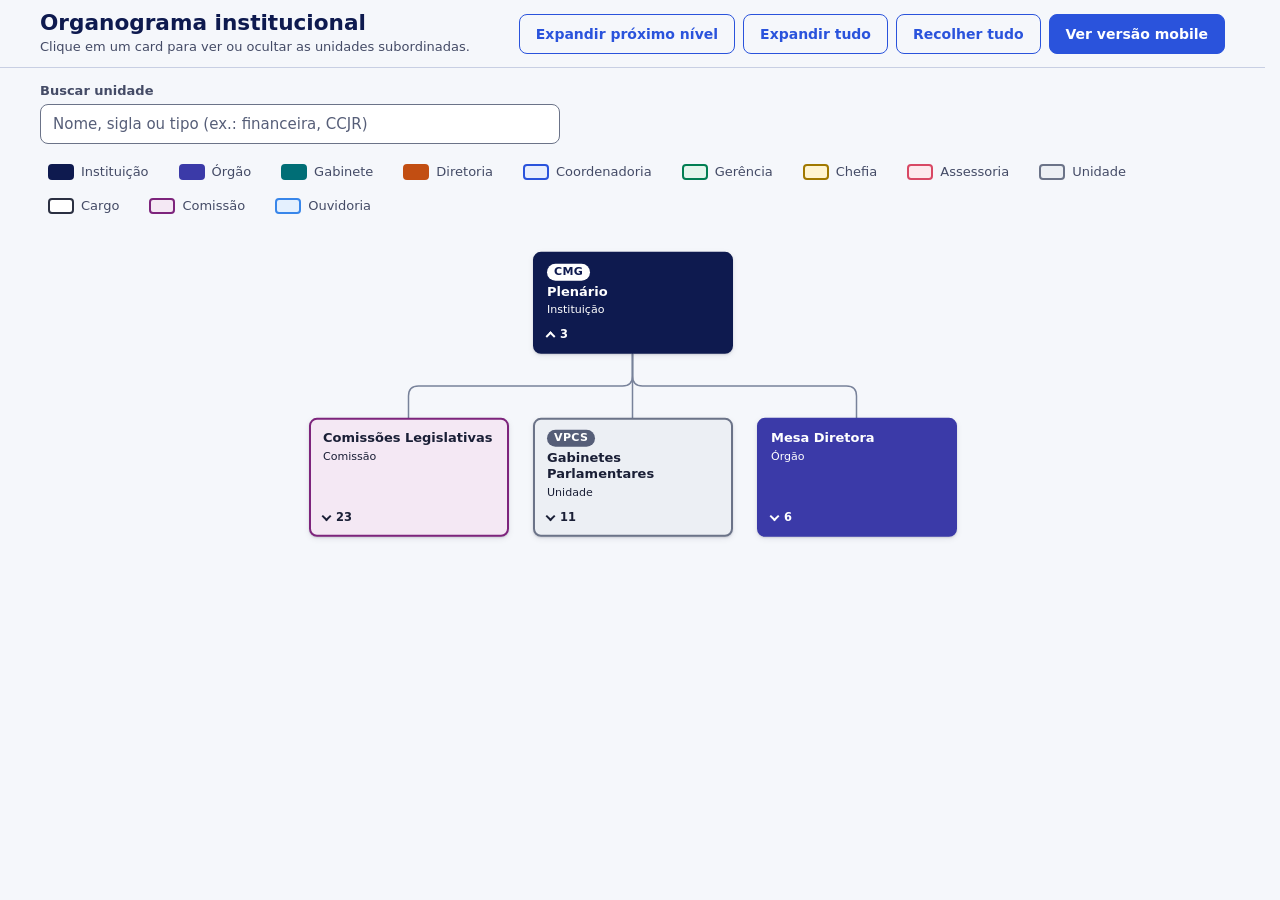
==== organograma-desktop.html @ 850a3dc1 "Add accessibility tests for color contrast and layout positioning - Implemented a new Python script " ====
<!doctype html>
<html lang="pt-BR">
<head>
  <meta charset="utf-8">
  <meta name="viewport" content="width=device-width, initial-scale=1">
  <title>Organograma institucional</title>
  <!--
    Página desktop: monta a estrutura visual e carrega os módulos compartilhados.
    O comportamento fica nos arquivos JavaScript; esta página define o conteúdo da
    interface e escolhe o perfil desktop, sem duplicar dados ou algoritmo.
  -->
  <link rel="stylesheet" href="css/organograma.css">
  <!-- O CSS específico vem depois do compartilhado para sobrescrever medidas-base. -->
  <link rel="stylesheet" href="css/desktop.css">
</head>
<body class="modo-desktop">
  <header class="barra">
    <div>
      <h1>Organograma institucional</h1>
      <p>Clique em um card para ver ou ocultar as unidades subordinadas.</p>
    </div>
    <!-- Os botões são ligados às ações pelo atributo data-acao (ver organograma-core.js). -->
    <div class="barra-acoes">
      <button type="button" class="botao" data-acao="expandir-nivel">Expandir próximo nível</button>
      <button type="button" class="botao" data-acao="expandir-tudo">Expandir tudo</button>
      <button type="button" class="botao" data-acao="recolher-tudo">Recolher tudo</button>
      <a class="botao botao-principal" href="organograma-mobile.html">Ver versão mobile</a>
    </div>
  </header>

  <!-- Busca: o comportamento (combobox ARIA) é ligado por organograma-busca.js. -->
  <div class="faixa-busca">
    <div class="busca">
      <label class="busca-rotulo" for="busca-campo">Buscar unidade</label>
      <input id="busca-campo" class="busca-campo" type="search" autocomplete="off" spellcheck="false"
             placeholder="Nome, sigla ou tipo (ex.: financeira, CCJR)">
      <ul id="busca-lista" class="busca-lista" aria-label="Resultados da busca" hidden></ul>
    </div>
  </div>

  <!-- A lista é preenchida pelo núcleo com um botão por tipo existente nos dados. -->
  <div class="faixa-legenda">
    <ul class="legenda" id="legenda" aria-label="Legenda dos tipos de unidade. Clique para ir ao primeiro card do tipo"></ul>
  </div>

  <main class="area-organograma">
    <div id="organograma"></div>
    <noscript>Este organograma precisa de JavaScript para ser exibido.</noscript>
  </main>

  <!-- Região aria-live: leitores de tela falam o texto aqui sem mover o foco. -->
  <p id="anuncio" class="so-leitor" role="status" aria-live="polite"></p>

  <!--
    Ordem importa porque cada script depende do anterior:
    D3 e dados -> algoritmo de layout -> busca -> núcleo -> perfil desktop.
    O perfil é carregado por último porque chama Organograma.montar().
  -->
  <script src="js/vendor/d3.min.js"></script>
  <script src="js/dados-organograma.js"></script>
  <script src="js/organograma-layout.js"></script>
  <script src="js/organograma-busca.js"></script>
  <script src="js/organograma-core.js"></script>
  <script src="js/organograma-desktop.js"></script>
</body>
</html>
---- css/organograma.css ----
/*
 * Estilos compartilhados (desktop e mobile): página, busca, legenda, cards e conectores.
 *
 * Organização do arquivo (procure pelas seções):
 *   1. Tokens (variáveis)      4. Busca
 *   2. Base da página          5. Legenda
 *   3. Barra superior          6. Diagrama: palco, conectores e cards
 *                              7. Tipos de card (só cores)
 *
 * ---------------------------------------------------------------------------
 * PALETA ACESSÍVEL - regras que o teste `tests/cores_test.py` verifica sozinho
 * ---------------------------------------------------------------------------
 * 1. Hierarquia por LUMINOSIDADE: quanto mais importante o nível, mais escuro e
 *    cheio é o card (instituição, órgão, gabinete, diretoria, nessa ordem; L* 12,
 *    31, 42 e 48, o que também vale em escala de cinza). Os níveis
 *    operacionais são tons claros com uma cor forte na borda. Luminosidade é
 *    a única informação que todos os tipos de visão (inclusive daltonismo e
 *    escala de cinza) percebem do mesmo jeito.
 * 2. Contraste (WCAG 2.2): texto >= 4,5:1 (AA); bordas e linhas >= 3:1 (1.4.11).
 * 3. Diferenciação por DALTONISMO: as cores foram escolhidas por busca numérica
 *    para ficarem a pelo menos 10 de distância (CIEDE2000) entre si sob visão
 *    normal, protanopia, deuteranopia e tritanopia. Evita-se verde x vermelho
 *    com a mesma luminosidade (a confusão clássica).
 * 4. TODOS os cards têm o MESMO formato (tamanho, cantos, borda, fonte): o tipo
 *    se distingue só pela cor, por escolha de padronização visual. Por isso a cor
 *    não fica sozinha: o NOME DO TIPO vem escrito em todo card (WCAG 1.4.1) e a
 *    paleta é separada numericamente para as 4 visões (regra 3).
 *
 * Para trocar uma cor: altere o valor aqui e rode `python3 tests/cores_test.py`;
 * ele aponta qual regra de acessibilidade deixou de valer.
 *
 * Os ajustes que dependem da tela ficam em desktop.css e mobile.css; aqui usamos
 * o seletor `.modo-mobile` (classe do <body>) só quando o ajuste é de um
 * componente novo que esses dois arquivos não cobrem.
 */

/* ---------- 0. Fonte ---------- */
/* "Creato Display" é a fonte de TODO o conteúdo. Este projeto não inclui os arquivos
   (a licença é de quem os obtém); duas formas de ativá-la:
     a) instalar a fonte no computador: o `local()` abaixo a encontra sozinho;
     b) copiar os arquivos .woff2 para a pasta fonts/ e trocar a linha `src` de cada peso pela versão comentada (com `url()`).
   Só os pesos 400, 500 e 700 são usados em todo o site (menos arquivos para baixar).
   `font-display: swap` mostra o texto na fonte do sistema e troca quando a fonte chega;
   o núcleo remede os cards nessa troca (evento `loadingdone` de document.fonts). */
@font-face {
  font-family: "Creato Display";
  font-weight: 400;
  font-style: normal;
  font-display: swap;
  src: local("Creato Display"), local("CreatoDisplay-Regular"), local("Creato Display Regular");
  /* src: local("Creato Display"), local("CreatoDisplay-Regular"), url("../fonts/CreatoDisplay-Regular.woff2") format("woff2"); */
}

@font-face {
  font-family: "Creato Display";
  font-weight: 500;
  font-style: normal;
  font-display: swap;
  src: local("Creato Display Medium"), local("CreatoDisplay-Medium");
  /* src: local("Creato Display Medium"), local("CreatoDisplay-Medium"), url("../fonts/CreatoDisplay-Medium.woff2") format("woff2"); */
}

@font-face {
  font-family: "Creato Display";
  font-weight: 700;
  font-style: normal;
  font-display: swap;
  src: local("Creato Display Bold"), local("CreatoDisplay-Bold");
  /* src: local("Creato Display Bold"), local("CreatoDisplay-Bold"), url("../fonts/CreatoDisplay-Bold.woff2") format("woff2"); */
}

/* ---------- 1. Tokens ---------- */
/* Cores de interface, fontes e medidas repetidas ficam aqui. As cores de cada
   TIPO de card ficam na seção 7 (o formato é o mesmo para todos, na seção 6). */
:root {
  --papel: #f5f7fb;             /* fundo da página */
  --tinta: #1a1f36;             /* texto principal (contraste 15:1 sobre o papel) */
  --tinta-suave: #444b66;       /* texto secundário (contraste 8:1) */
  --divisor: #c8cfe3;           /* filetes decorativos */
  --linha: #78829a;             /* conectores (contraste 3,6:1) */
  --destaque: #b0430c;          /* cadeia de comando em foco: terracota, contraste 5,4:1 */
  --acento: #2a53dc;            /* botões, links e seleção (contraste 5,8:1) */
  --acento-escuro: #0e1a4f;     /* título e hover do botão principal */
  --hover: #e3e9f8;             /* fundo de itens interativos ao passar o mouse */
  --foco: #5b2bc4;              /* anel de foco: violeta, contraste 7,6:1, não usado em nenhum card */
  --campo-borda: #6b7388;       /* borda do campo de busca (contraste 4,7:1 sobre branco) */
  --placeholder: #565e78;       /* texto de exemplo do campo (contraste 6,4:1 sobre branco) */
  --erro-fundo: #fbeaea;
  --erro-texto: #5c1111;
  --erro-borda: #b44a4a;
  /* UMA família sem serifa para todo o conteúdo (padronização). Se "Creato Display"
     não estiver disponível (ver @font-face acima), cai para a fonte sem serifa do sistema. */
  --fonte-texto: "Creato Display", "Segoe UI Variable Text", "Segoe UI", system-ui, -apple-system, "Helvetica Neue", Arial, sans-serif;
  --fonte-titulo: var(--fonte-texto);
  /* Variáveis redefinidas por desktop.css / mobile.css conforme a tela: */
  --card-fs: 13px;
  --card-pad: 10px 12px;
  --barra-altura: 64px;
}

/* ---------- 2. Base da página ---------- */

/* border-box: largura/altura incluem borda e padding; evita contas ao dimensionar. */
* { box-sizing: border-box; }

html {
  /* Reserva o espaço da barra de rolagem: a largura do diagrama não muda quando ela aparece. */
  scrollbar-gutter: stable;
  background: var(--papel);
}

body {
  margin: 0;
  min-height: 100vh;
  background: var(--papel);
  color: var(--tinta);
  font-family: var(--fonte-texto);
  line-height: 1.4;
  /* Impede o iOS de ampliar o texto sozinho ao girar a tela. */
  -webkit-text-size-adjust: 100%;
}

/* Esconde da vista mas mantém para leitores de tela (anúncios aria-live e rótulos). */
.so-leitor {
  position: absolute;
  width: 1px;
  height: 1px;
  margin: -1px;
  overflow: hidden;
  clip: rect(0 0 0 0);
  white-space: nowrap;
}

/* Mensagem exibida no lugar do diagrama quando os dados são inválidos (ver validarArvore). */
.erro-dados {
  margin: 0;
  padding: 16px;
  border: 1px solid var(--erro-borda);
  border-left-width: 6px;
  border-radius: 8px;
  background: var(--erro-fundo);
  color: var(--erro-texto);
  font-size: 0.9375rem;
}

/* ---------- 3. Barra superior ---------- */

.barra {
  /* Sticky: título e botões ficam sempre à mão enquanto se navega num diagrama longo. */
  position: sticky;
  top: 0;
  z-index: 10;
  display: flex;
  flex-wrap: wrap;
  align-items: center;
  justify-content: space-between;
  gap: 8px 24px;
  min-height: var(--barra-altura);
  background: var(--papel);
  border-bottom: 1px solid var(--divisor);
}

.barra h1 {
  margin: 0;
  font-family: var(--fonte-titulo);
  font-size: 1.35rem;
  font-weight: 700;
  line-height: 1.2;
  color: var(--acento-escuro);
}

.barra p {
  margin: 2px 0 0;
  font-size: 0.8125rem;
  color: var(--tinta-suave);
}

.barra-acoes {
  display: flex;
  flex-wrap: wrap;
  gap: 8px;
}

/* Vale para <button> e <a>: o link de trocar de versão tem a mesma aparência dos botões. */
.botao {
  display: inline-flex;
  align-items: center;
  justify-content: center;
  min-height: 40px;
  padding: 0 16px;
  border: 1px solid var(--acento);
  border-radius: 8px;
  background: transparent;
  color: var(--acento);
  font: 700 0.875rem/1 var(--fonte-texto);
  text-decoration: none;
  cursor: pointer;
}

.botao:hover { background: var(--hover); }
.botao-principal { background: var(--acento); border-color: var(--acento); color: #fff; }
.botao-principal:hover { background: var(--acento-escuro); border-color: var(--acento-escuro); }

/* Foco visível padronizado (só aparece em navegação por teclado, graças a :focus-visible).
   Violeta: contraste alto com o papel e cor que nenhum card usa, para nunca se confundir com um tipo. */
.botao:focus-visible,
.card:focus-visible,
.legenda-item:focus-visible,
.busca-campo:focus-visible {
  outline: 3px solid var(--foco);
  outline-offset: 2px;
}

/* ---------- 4. Busca ---------- */

.faixa-busca { padding: 14px 40px 0; }
.modo-mobile .faixa-busca { padding: 12px 12px 0; }

/* position:relative ancora a lista de resultados; z-index acima dos cards (que têm transform). */
.busca {
  position: relative;
  z-index: 5;
  max-width: 520px;
}

.busca-rotulo {
  display: block;
  margin-bottom: 4px;
  font-size: 0.8125rem;
  font-weight: 700;
  color: var(--tinta-suave);
}

.busca-campo {
  width: 100%;
  min-height: 40px;
  padding: 0 12px;
  border: 1px solid var(--campo-borda);
  border-radius: 8px;
  background: #fff;
  color: var(--tinta);
  font: 400 0.9375rem var(--fonte-texto);
}

/* O texto de exemplo padrão do navegador é cinza claro e reprova no contraste;
   `opacity: 1` evita que o Firefox o clareie ainda mais. */
.busca-campo::placeholder {
  color: var(--placeholder);
  opacity: 1;
}

/* Alvo de toque de 44px e fonte de 16px (abaixo disso o iOS dá zoom ao focar o campo). */
.modo-mobile .busca-campo {
  min-height: 44px;
  font-size: 16px;
}

.busca-lista {
  position: absolute;
  top: 100%;
  right: 0;
  left: 0;
  max-height: min(60vh, 420px);
  margin: 4px 0 0;
  padding: 4px;
  overflow-y: auto;
  list-style: none;
  border: 1px solid var(--campo-borda);
  border-radius: 8px;
  background: #fff;
  box-shadow: 0 4px 8px rgba(26, 31, 54, 0.12), 0 12px 24px rgba(26, 31, 54, 0.14);
  animation: busca-entrada 0.12s ease-out;
}

/* Reforça o atributo hidden: sem isso, um display definido em outra regra o ignoraria. */
.busca-lista[hidden] { display: none; }

.busca-opcao {
  display: flex;
  flex-direction: column;
  gap: 1px;
  min-height: 44px;
  padding: 8px 10px;
  border-radius: 6px;
  cursor: pointer;
}

.busca-opcao:hover,
.busca-opcao.ativa { background: var(--hover); }

/* Contorno além da cor: a opção ativa é identificável sem depender de percepção de cor. */
.busca-opcao.ativa { outline: 2px solid var(--acento); outline-offset: -2px; }

.busca-opcao-nome { font-size: 0.875rem; font-weight: 700; }
.busca-opcao-tipo { font-size: 0.75rem; color: var(--tinta-suave); }

.busca-vazio {
  padding: 10px;
  font-size: 0.875rem;
  color: var(--tinta-suave);
}

@keyframes busca-entrada {
  from { opacity: 0; transform: translateY(-4px); }
  to { opacity: 1; transform: none; }
}

/* ---------- 5. Legenda ---------- */

.legenda {
  display: flex;
  flex-wrap: wrap;
  gap: 6px 14px;
  margin: 0;
  padding: 0;
  list-style: none;
  font-size: 0.8125rem;
  color: var(--tinta-suave);
}

/* Cada item é um <button> (gerado em organograma-core.js): clicar leva ao primeiro card do tipo. */
.legenda-item {
  display: inline-flex;
  align-items: center;
  gap: 7px;
  min-height: 28px;
  padding: 2px 8px;
  border: 0;
  border-radius: 6px;
  background: transparent;
  color: inherit;
  font: inherit;
  cursor: pointer;
}

.legenda-item:hover { background: var(--hover); }
.modo-mobile .legenda-item { min-height: 32px; }

/* Miniatura do card; reaproveita as regras .card-<tipo> da seção 7 (só as cores).
   Como a miniatura não tem a classe `.card`, repete aqui o preenchimento e o
   contorno base; as cores de cada tipo (seção 7) vêm depois e prevalecem. */
.amostra {
  display: inline-block;
  width: 26px;
  height: 16px;
  background: var(--fundo);
  border: 2px solid var(--borda);
  border-radius: 4px;
  /* A miniatura não deve ter a sombra do card real. */
  box-shadow: none !important;
}

/* ---------- 6. Diagrama: palco, conectores e cards ---------- */

.area-organograma { width: 100%; }

/* O palco é o sistema de coordenadas: cards e SVG são posicionados dentro dele.
   `overflow-anchor: none` desliga o ajuste automático de rolagem do navegador,
   pois o núcleo já mantém o card clicado parado (ver `ancora` em reorganizar). */
#organograma {
  position: relative;
  width: 100%;
  overflow-anchor: none;
}

/* O SVG cobre o palco inteiro, fica atrás dos cards e não captura cliques. */
.conectores {
  position: absolute;
  inset: 0;
  width: 100%;
  height: 100%;
  overflow: visible;
  pointer-events: none;
}

.aresta {
  fill: none;
  stroke: var(--linha);
  stroke-width: 1.5;
  stroke-linecap: round;
  stroke-linejoin: round;
}

/* Cadeia de comando do card em foco/hover: mais grossa e em outra cor. */
.aresta.destaque {
  stroke: var(--destaque);
  stroke-width: 2.5;
}

/* Cards são position:absolute; o núcleo os move com `transform` (animação na GPU).
   As cores vêm de variáveis locais (--fundo, --texto, --borda, --chip-*) definidas
   por tipo na seção 7: assim o resto do CSS não precisa saber qual é o tipo. */
.card {
  position: absolute;
  top: 0;
  left: 0;
  display: flex;
  flex-direction: column;
  align-items: flex-start;
  gap: 3px;
  padding: var(--card-pad);
  background: var(--fundo);
  color: var(--texto);
  /* Formato ÚNICO de todos os tipos: mesma borda, mesmos cantos, mesma fonte. */
  border: 2px solid var(--borda);
  border-radius: 8px;
  box-shadow: 0 1px 2px rgba(26, 31, 54, 0.14), 0 2px 6px rgba(26, 31, 54, 0.08);
  font: 500 var(--card-fs)/1.3 var(--fonte-texto);
  /* Renderização de texto mais nítida e uniforme entre navegadores. */
  -webkit-font-smoothing: antialiased;
  text-rendering: optimizeLegibility;
  /* Nomes longos sem espaços (siglas, hífens) quebram em vez de vazar do card. */
  overflow-wrap: anywhere;
  /* Cliques repetidos para expandir não devem selecionar texto. */
  user-select: none;
  /* Remove o clarão cinza do toque no iOS/Android; o feedback é o próprio card. */
  -webkit-tap-highlight-color: transparent;
  /* Ao rolar até o card (scrollIntoView), deixa folga para a barra fixa não cobri-lo. */
  scroll-margin-top: calc(var(--barra-altura) + 16px);
  scroll-margin-bottom: 24px;
  transition: box-shadow 0.15s ease;
}

/* Camada de GPU SÓ durante a animação (classe posta pelo núcleo): em repouso o texto
   é desenhado direto na tela, sem reamostragem, e fica nítido. */
.animando .card { will-change: transform; }

.card.expansivel,
.card.atalho { cursor: pointer; }

.card.expansivel:hover,
.card.atalho:hover { box-shadow: 0 2px 4px rgba(26, 31, 54, 0.18), 0 6px 14px rgba(26, 31, 54, 0.14); }

/* Cards na cadeia de comando do card em foco: anel terracota (mesma cor dos conectores
   destacados). O filete interno da cor do papel separa o anel do card; sem ele, o anel
   quase some nos cards de Diretoria, que têm tom parecido. */
.card.ancestral { box-shadow: 0 0 0 2px var(--papel), 0 0 0 4px var(--destaque); }

/* Card em animação de saída: ignora cliques até ser removido do DOM. */
.card.saindo { pointer-events: none; }

/* Pulso exibido ao chegar num card pela busca, legenda ou atalho (cor = --destaque). */
.card.pulso { animation: pulso 1.1s ease-out 1; }

@keyframes pulso {
  from { box-shadow: 0 0 0 0 rgba(176, 67, 12, 0.75); }
  to { box-shadow: 0 0 0 16px rgba(176, 67, 12, 0); }
}

.card-nome { font-weight: 700; }

/* Tipo escrito no card: cor sólida (sem `opacity`), para o contraste ser exatamente o medido. */
.card-tipo {
  font-size: 0.85em;
  font-weight: 400;
}

/* "Selo" da sigla: fundo e texto próprios de cada tipo, com contraste >= 4,5:1. */
.card-sigla {
  padding: 1px 7px;
  border-radius: 999px;
  background: var(--chip-fundo);
  color: var(--chip-texto);
  font-size: 0.85em;
  font-weight: 700;
  letter-spacing: 0.03em;
}

/* Indicador de expansão: seta + quantidade de filhos diretos. Fica no pé do card. */
.card-acao {
  display: flex;
  align-items: center;
  gap: 6px;
  margin-top: auto;
  padding-top: 6px;
  font-size: 0.88em;
  font-weight: 700;
}

.card-atalho { font-weight: 500; text-decoration: underline; text-underline-offset: 2px; }

/* Seta desenhada com bordas (sem imagem): herda a cor do texto via currentColor. */
.seta {
  width: 7px;
  height: 7px;
  margin-top: -3px;
  border-right: 2px solid currentColor;
  border-bottom: 2px solid currentColor;
  transform: rotate(45deg);
  transition: transform 0.2s ease;
}

/* Aberto: a seta aponta para cima (estado também exposto via aria-expanded). */
.card[aria-expanded="true"] .seta {
  margin-top: 3px;
  transform: rotate(-135deg);
}

/* ---------- 7. Tipos de card (SÓ cores) ---------- */
/*
 * Todos os tipos têm o mesmo formato (seção 6). Cada regra define apenas as 5 CORES:
 *   --fundo      preenchimento do card
 *   --texto      cor do texto (contraste >= 4,5:1 com --fundo)
 *   --borda      contorno (contraste >= 3:1 com o papel)
 *   --chip-fundo / --chip-texto   selo da sigla (contraste >= 4,5:1)
 * O teste tests/cores_test.py lê estas regras: mantenha o formato `.card-<tipo> { --fundo: ...; }`.
 *
 * HIERARQUIA (do mais para o menos importante), só por luminosidade e preenchimento:
 *   nível 1  instituição        escuríssimo
 *   nível 2  órgão              escuro
 *   nível 3  gabinete/diretoria preenchido médio
 *   níveis 4 a 6                fundo claro com borda de cor forte (mais saturado que antes,
 *                               já que a cor é agora a única diferença visual)
 */

/* -- Níveis 1 a 3: preenchidos, texto branco, luminosidade crescente (L* 12, 31, 42, 48) -- */
.card-instituicao { --fundo: #0e1a4f; --texto: #ffffff; --borda: #0e1a4f; --chip-fundo: #ffffff; --chip-texto: #0e1a4f; }
.card-orgao       { --fundo: #3b3aa8; --texto: #ffffff; --borda: #3b3aa8; --chip-fundo: #ffffff; --chip-texto: #3b3aa8; }
.card-gabinete    { --fundo: #006e76; --texto: #ffffff; --borda: #006e76; --chip-fundo: #ffffff; --chip-texto: #006e76; }
.card-diretoria   { --fundo: #c24e12; --texto: #ffffff; --borda: #c24e12; --chip-fundo: #ffffff; --chip-texto: #c24e12; }

/* -- Níveis 4 a 6: fundo claro (L* >= 90), texto escuro, cor forte na borda -- */
.card-coordenadoria { --fundo: #e8eefd; --texto: #1a1f36; --borda: #2a53dc; --chip-fundo: #2a53dc; --chip-texto: #ffffff; }
.card-gerencia      { --fundo: #e3f5ec; --texto: #1a1f36; --borda: #007e52; --chip-fundo: #007e52; --chip-texto: #ffffff; }
.card-chefia        { --fundo: #fff4d1; --texto: #1a1f36; --borda: #a07800; --chip-fundo: #7a5a00; --chip-texto: #ffffff; }
.card-assessoria    { --fundo: #fde9ed; --texto: #1a1f36; --borda: #d84864; --chip-fundo: #b0304d; --chip-texto: #ffffff; }
.card-comissao      { --fundo: #f4e8f4; --texto: #1a1f36; --borda: #7d247c; --chip-fundo: #7d247c; --chip-texto: #ffffff; }
.card-ouvidoria     { --fundo: #e4f0fe; --texto: #1a1f36; --borda: #3886ea; --chip-fundo: #1d5fc0; --chip-texto: #ffffff; }
.card-unidade       { --fundo: #eceff4; --texto: #1a1f36; --borda: #6b7388; --chip-fundo: #565e78; --chip-texto: #ffffff; }
.card-cargo         { --fundo: #ffffff; --texto: #1a1f36; --borda: #2b3042; --chip-fundo: #2b3042; --chip-texto: #ffffff; }

/* Preferência do sistema por menos movimento: desliga TODAS as animações decorativas
   (entrada da busca, pulso, giro da seta). A animação de expandir/recolher é
   desligada separadamente em JavaScript (ver `menosMovimento` no núcleo). */
@media (prefers-reduced-motion: reduce) {
  .card, .seta { transition: none; }
  .busca-lista { animation: none; }
  .card.pulso { animation: none; outline: 3px solid var(--foco); }
}

/* Modo de alto contraste do sistema (ex.: Windows): o navegador troca as cores por
   cores do sistema e descarta fundos. Garante que contorno e conectores continuem
   visíveis; o formato dos cards é o mesmo em qualquer modo. */
@media (forced-colors: active) {
  .card { border-color: CanvasText; }
  .aresta { stroke: CanvasText; }
  .aresta.destaque { stroke: Highlight; }
  .card-sigla { border: 1px solid CanvasText; }
}
---- css/desktop.css ----
/*
 * Perfil visual desktop. Este arquivo complementa organograma.css; não repete
 * estilos de cards ou componentes. Altere aqui apenas as medidas da página larga.
 *
 * As variáveis em :root são lidas pelos componentes compartilhados para que
 * fontes e espaçamentos dos cards acompanhem o tamanho da tela.
 */
:root {
  --card-fs: 13px;
  --barra-altura: 68px;
}

/* Dá mais respiro à navegação fixa em telas largas. */
.barra { padding: 10px 40px; }

/* Alinha a legenda com as margens da barra e do diagrama. */
.faixa-legenda { padding: 14px 40px 8px; }

/* Espaço lateral para o diagrama e margem inferior para rolar até o fim. */
.area-organograma { padding: 24px 40px 80px; }
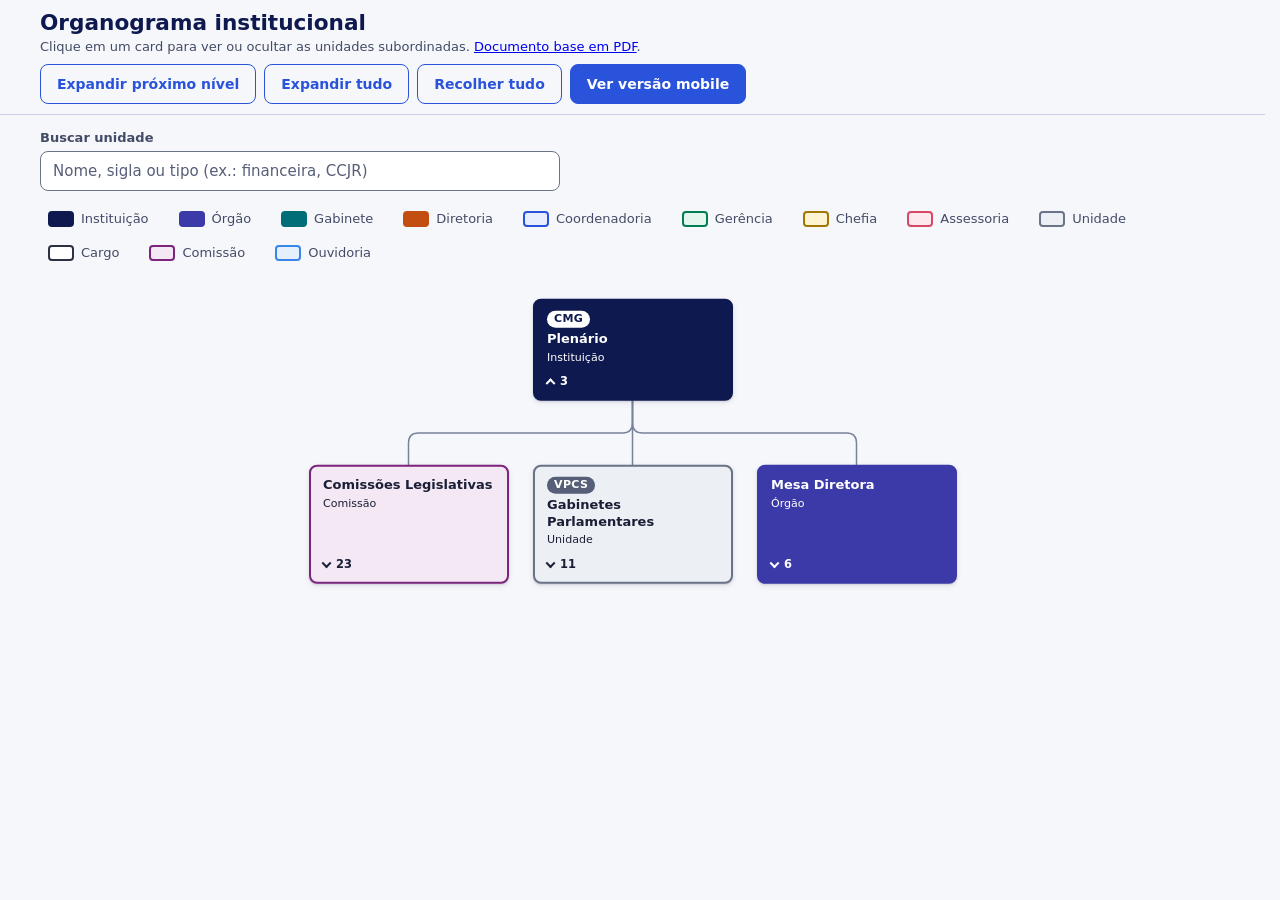
==== commit 917a7518: "Adiciona link para documento base em PDF nas instruções de interação do organograma" ====
--- a/organograma-desktop.html
+++ b/organograma-desktop.html
@@ -17,7 +17,7 @@
   <header class="barra">
     <div>
       <h1>Organograma institucional</h1>
-      <p>Clique em um card para ver ou ocultar as unidades subordinadas.</p>
+      <p>Clique em um card para ver ou ocultar as unidades subordinadas. <a href="https://www.goiania.go.leg.br/institucional/organograma/organograma/CMG_organograma.pdf" target="_blank" rel="noopener noreferrer">Documento base em PDF</a>.</p>
     </div>
     <!-- Os botões são ligados às ações pelo atributo data-acao (ver organograma-core.js). -->
     <div class="barra-acoes">
